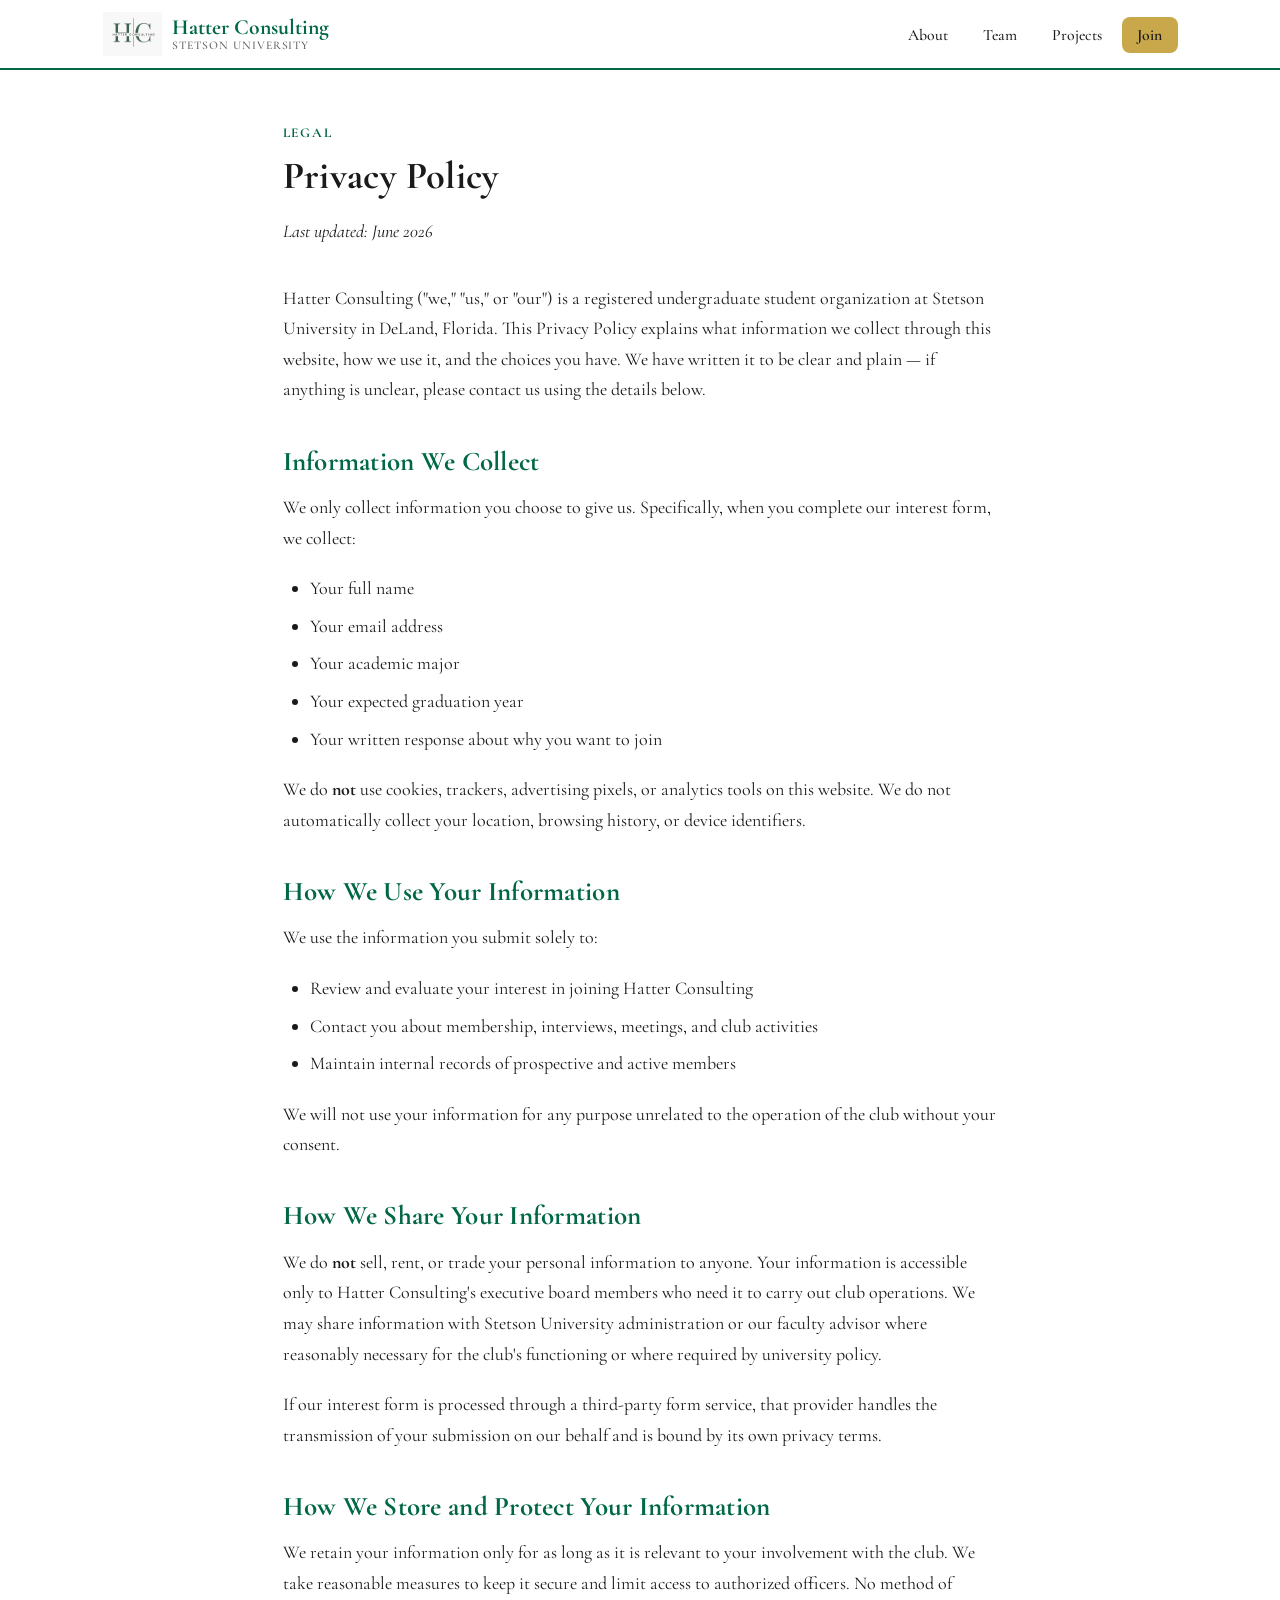
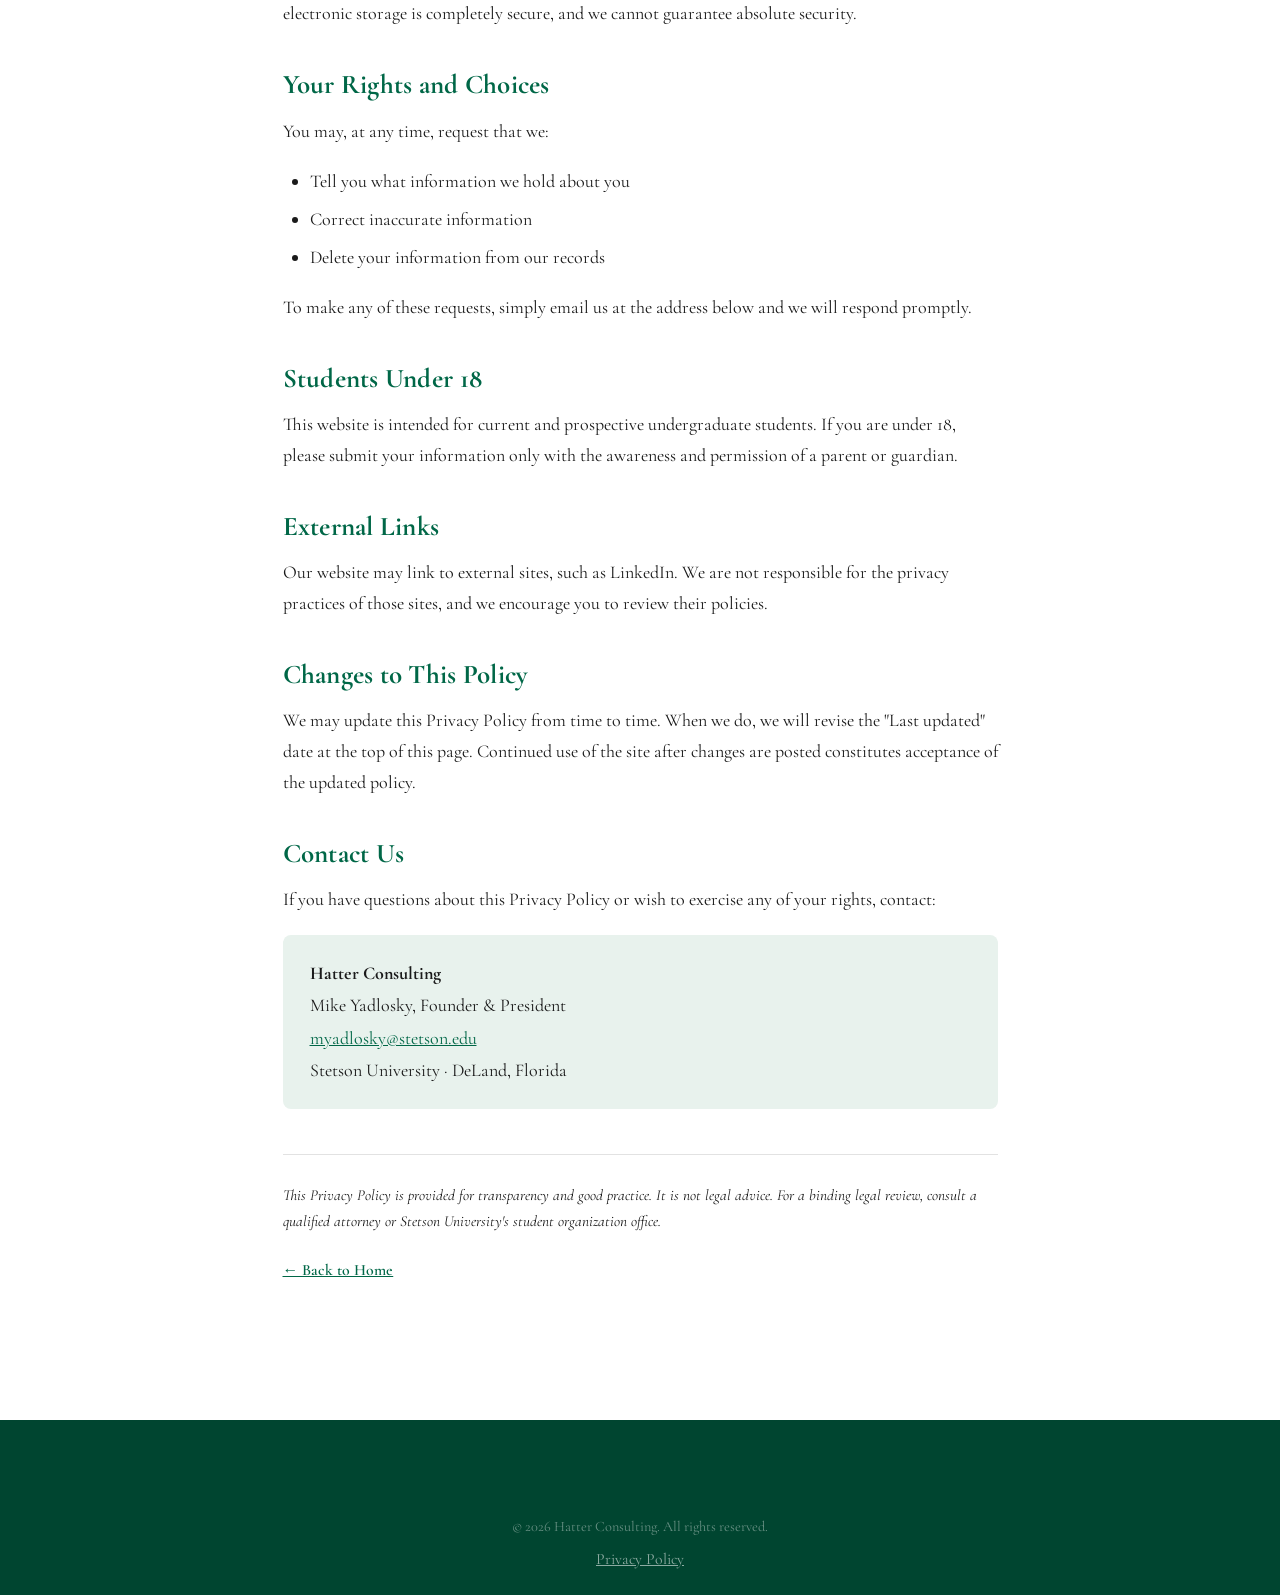
==== privacy.html @ a4c6bfe9 "Add privacy policy, form consent, and self-host fonts - New privacy.html: plain-language policy cove" ====
<!DOCTYPE html>
<html lang="en">
<head>
  <meta charset="UTF-8" />
  <meta name="viewport" content="width=device-width, initial-scale=1.0" />
  <title>Privacy Policy | Hatter Consulting</title>
  <meta name="description" content="Privacy Policy for Hatter Consulting, Stetson University's first undergraduate consulting club." />
  <link rel="stylesheet" href="styles.css" />
</head>
<body>

  <!-- ===== NAVIGATION ===== -->
  <header class="site-header scrolled" id="site-header">
    <nav class="nav-container">
      <a href="index.html" class="nav-brand">
        <img src="HClogo.jpeg" alt="Hatter Consulting" class="nav-logo" />
        <div class="brand-text">
          <span class="brand-name">Hatter Consulting</span>
          <span class="brand-tagline">Stetson University</span>
        </div>
      </a>
      <ul class="nav-links" id="nav-links">
        <li><a href="index.html#about" class="nav-link">About</a></li>
        <li><a href="index.html#team" class="nav-link">Team</a></li>
        <li><a href="index.html#projects" class="nav-link">Projects</a></li>
        <li><a href="index.html#join" class="nav-link nav-link--cta">Join</a></li>
      </ul>
    </nav>
  </header>

  <main>
    <section class="section section--white legal-page">
      <div class="container container--narrow">
        <div class="section-label">Legal</div>
        <h1 class="section-heading">Privacy Policy</h1>
        <p class="legal-updated">Last updated: June 2026</p>

        <p>Hatter Consulting ("we," "us," or "our") is a registered undergraduate student organization at Stetson University in DeLand, Florida. This Privacy Policy explains what information we collect through this website, how we use it, and the choices you have. We have written it to be clear and plain — if anything is unclear, please contact us using the details below.</p>

        <h2 class="legal-heading">Information We Collect</h2>
        <p>We only collect information you choose to give us. Specifically, when you complete our interest form, we collect:</p>
        <ul class="legal-list">
          <li>Your full name</li>
          <li>Your email address</li>
          <li>Your academic major</li>
          <li>Your expected graduation year</li>
          <li>Your written response about why you want to join</li>
        </ul>
        <p>We do <strong>not</strong> use cookies, trackers, advertising pixels, or analytics tools on this website. We do not automatically collect your location, browsing history, or device identifiers.</p>

        <h2 class="legal-heading">How We Use Your Information</h2>
        <p>We use the information you submit solely to:</p>
        <ul class="legal-list">
          <li>Review and evaluate your interest in joining Hatter Consulting</li>
          <li>Contact you about membership, interviews, meetings, and club activities</li>
          <li>Maintain internal records of prospective and active members</li>
        </ul>
        <p>We will not use your information for any purpose unrelated to the operation of the club without your consent.</p>

        <h2 class="legal-heading">How We Share Your Information</h2>
        <p>We do <strong>not</strong> sell, rent, or trade your personal information to anyone. Your information is accessible only to Hatter Consulting's executive board members who need it to carry out club operations. We may share information with Stetson University administration or our faculty advisor where reasonably necessary for the club's functioning or where required by university policy.</p>
        <p>If our interest form is processed through a third-party form service, that provider handles the transmission of your submission on our behalf and is bound by its own privacy terms.</p>

        <h2 class="legal-heading">How We Store and Protect Your Information</h2>
        <p>We retain your information only for as long as it is relevant to your involvement with the club. We take reasonable measures to keep it secure and limit access to authorized officers. No method of electronic storage is completely secure, and we cannot guarantee absolute security.</p>

        <h2 class="legal-heading">Your Rights and Choices</h2>
        <p>You may, at any time, request that we:</p>
        <ul class="legal-list">
          <li>Tell you what information we hold about you</li>
          <li>Correct inaccurate information</li>
          <li>Delete your information from our records</li>
        </ul>
        <p>To make any of these requests, simply email us at the address below and we will respond promptly.</p>

        <h2 class="legal-heading">Students Under 18</h2>
        <p>This website is intended for current and prospective undergraduate students. If you are under 18, please submit your information only with the awareness and permission of a parent or guardian.</p>

        <h2 class="legal-heading">External Links</h2>
        <p>Our website may link to external sites, such as LinkedIn. We are not responsible for the privacy practices of those sites, and we encourage you to review their policies.</p>

        <h2 class="legal-heading">Changes to This Policy</h2>
        <p>We may update this Privacy Policy from time to time. When we do, we will revise the "Last updated" date at the top of this page. Continued use of the site after changes are posted constitutes acceptance of the updated policy.</p>

        <h2 class="legal-heading">Contact Us</h2>
        <p>If you have questions about this Privacy Policy or wish to exercise any of your rights, contact:</p>
        <p class="legal-contact">
          <strong>Hatter Consulting</strong><br />
          Mike Yadlosky, Founder &amp; President<br />
          <a href="mailto:myadlosky@stetson.edu">myadlosky@stetson.edu</a><br />
          Stetson University · DeLand, Florida
        </p>

        <p class="legal-disclaimer">This Privacy Policy is provided for transparency and good practice. It is not legal advice. For a binding legal review, consult a qualified attorney or Stetson University's student organization office.</p>

        <p><a href="index.html" class="project-link">&larr; Back to Home</a></p>
      </div>
    </section>
  </main>

  <!-- ===== FOOTER ===== -->
  <footer class="site-footer">
    <div class="container">
      <div class="footer-bottom footer-bottom--single">
        <p>&copy; 2026 Hatter Consulting. All rights reserved.</p>
        <p class="footer-legal"><a href="privacy.html" class="footer-link">Privacy Policy</a></p>
      </div>
    </div>
  </footer>

</body>
</html>
---- styles.css ----
/* =============================================
   SELF-HOSTED FONTS — Cormorant Garamond (Latin)
   Served locally so no visitor data is sent to Google.
   ============================================= */
/* latin 400 italic */
@font-face {
  font-family: 'Cormorant Garamond';
  font-style: italic;
  font-weight: 400;
  font-display: swap;
  src: url('fonts/cormorant-400-italic.woff2') format('woff2');
  unicode-range: U+0000-00FF, U+0131, U+0152-0153, U+02BB-02BC, U+02C6, U+02DA, U+02DC, U+0304, U+0308, U+0329, U+2000-206F, U+20AC, U+2122, U+2191, U+2193, U+2212, U+2215, U+FEFF, U+FFFD;
}

/* latin 400 */
@font-face {
  font-family: 'Cormorant Garamond';
  font-style: normal;
  font-weight: 400;
  font-display: swap;
  src: url('fonts/cormorant-400.woff2') format('woff2');
  unicode-range: U+0000-00FF, U+0131, U+0152-0153, U+02BB-02BC, U+02C6, U+02DA, U+02DC, U+0304, U+0308, U+0329, U+2000-206F, U+20AC, U+2122, U+2191, U+2193, U+2212, U+2215, U+FEFF, U+FFFD;
}

/* latin 500 */
@font-face {
  font-family: 'Cormorant Garamond';
  font-style: normal;
  font-weight: 500;
  font-display: swap;
  src: url('fonts/cormorant-500.woff2') format('woff2');
  unicode-range: U+0000-00FF, U+0131, U+0152-0153, U+02BB-02BC, U+02C6, U+02DA, U+02DC, U+0304, U+0308, U+0329, U+2000-206F, U+20AC, U+2122, U+2191, U+2193, U+2212, U+2215, U+FEFF, U+FFFD;
}

/* latin 600 */
@font-face {
  font-family: 'Cormorant Garamond';
  font-style: normal;
  font-weight: 600;
  font-display: swap;
  src: url('fonts/cormorant-600.woff2') format('woff2');
  unicode-range: U+0000-00FF, U+0131, U+0152-0153, U+02BB-02BC, U+02C6, U+02DA, U+02DC, U+0304, U+0308, U+0329, U+2000-206F, U+20AC, U+2122, U+2191, U+2193, U+2212, U+2215, U+FEFF, U+FFFD;
}

/* latin 700 */
@font-face {
  font-family: 'Cormorant Garamond';
  font-style: normal;
  font-weight: 700;
  font-display: swap;
  src: url('fonts/cormorant-700.woff2') format('woff2');
  unicode-range: U+0000-00FF, U+0131, U+0152-0153, U+02BB-02BC, U+02C6, U+02DA, U+02DC, U+0304, U+0308, U+0329, U+2000-206F, U+20AC, U+2122, U+2191, U+2193, U+2212, U+2215, U+FEFF, U+FFFD;
}

/* =============================================
   HATTER CONSULTING — styles.css
   Color palette:
     Green:      #006747
     Light tint: #e8f2ed
     Gold:       #c9a84c
     Off-white:  #fafafa
     Dark green: #004530 (footer)
   ============================================= */

/* ---- Reset & Base ---- */
*, *::before, *::after {
  box-sizing: border-box;
  margin: 0;
  padding: 0;
}

html {
  scroll-behavior: smooth;
  font-size: 18px;
}

body {
  font-family: 'Cormorant Garamond', Georgia, serif;
  color: #1a1a1a;
  background-color: #ffffff;
  line-height: 1.7;
  -webkit-font-smoothing: antialiased;
}

h1, h2, h3, h4 {
  font-family: 'Cormorant Garamond', Georgia, serif;
  line-height: 1.15;
  letter-spacing: 0.01em;
}

img {
  max-width: 100%;
  display: block;
}

a {
  color: inherit;
  text-decoration: none;
}

ul {
  list-style: none;
}

/* ---- CSS Custom Properties ---- */
:root {
  --green:       #006747;
  --green-dark:  #004530;
  --green-light: #e8f2ed;
  --green-mid:   #007a54;
  --gold:        #c9a84c;
  --gold-dark:   #b8932e;
  --off-white:   #fafafa;
  --text:        #1a1a1a;
  --text-muted:  #5a5a5a;
  --border:      #e2e2e2;
  --shadow-sm:   0 1px 4px rgba(0,0,0,0.08);
  --shadow-md:   0 4px 16px rgba(0,0,0,0.10);
  --shadow-lg:   0 8px 32px rgba(0,0,0,0.13);
  --radius:      8px;
  --nav-height:  68px;
  --transition:  0.22s ease;
}

/* ---- Container ---- */
.container {
  width: 100%;
  max-width: 1120px;
  margin: 0 auto;
  padding: 0 1.25rem;
}

/* ---- Utility ---- */
.section {
  padding: 5rem 0;
}

.section--white {
  background-color: #ffffff;
}

.section--tint {
  background-color: var(--green-light);
}

.section-label {
  font-family: 'Cormorant Garamond', Georgia, serif;
  font-size: 0.75rem;
  font-weight: 700;
  letter-spacing: 0.14em;
  text-transform: uppercase;
  color: var(--green);
  margin-bottom: 0.5rem;
}

.section-heading {
  font-size: clamp(1.75rem, 3vw, 2.5rem);
  color: var(--text);
  margin-bottom: 1rem;
}

.section-sub {
  font-size: 1.05rem;
  color: var(--text-muted);
  max-width: 560px;
  margin-bottom: 3rem;
}

/* ---- Buttons ---- */
.btn {
  display: inline-block;
  padding: 0.75rem 1.75rem;
  border-radius: var(--radius);
  font-family: 'Cormorant Garamond', Georgia, serif;
  font-size: 0.95rem;
  font-weight: 600;
  cursor: pointer;
  transition: background var(--transition), color var(--transition),
              border-color var(--transition), transform var(--transition),
              box-shadow var(--transition);
  border: 2px solid transparent;
  text-align: center;
}

.btn--outline {
  background: transparent;
  border-color: var(--green);
  color: var(--green);
}
.btn--outline:hover {
  background: var(--green-light);
  transform: translateY(-2px);
}

.btn--gold {
  background: var(--gold);
  border-color: var(--gold);
  color: #1a1a1a;
}
.btn--gold:hover {
  background: var(--gold-dark);
  border-color: var(--gold-dark);
  transform: translateY(-2px);
  box-shadow: 0 6px 20px rgba(201,168,76,0.35);
}

.btn--green {
  background: var(--green);
  border-color: var(--green);
  color: #ffffff;
}
.btn--green:hover {
  background: var(--green-dark);
  border-color: var(--green-dark);
  transform: translateY(-2px);
  box-shadow: 0 6px 20px rgba(0,103,71,0.30);
}

.btn--full {
  width: 100%;
}

/* =============================================
   NAVIGATION
   ============================================= */
.site-header {
  position: fixed;
  top: 0;
  left: 0;
  right: 0;
  z-index: 1000;
  height: var(--nav-height);
  background: #f7f7f7;
  transition: background var(--transition), box-shadow var(--transition);
}

.site-header.scrolled {
  background: #ffffff;
  box-shadow: 0 2px 0 var(--green), var(--shadow-sm);
}

.nav-container {
  display: flex;
  align-items: center;
  justify-content: space-between;
  height: 100%;
  max-width: 1120px;
  margin: 0 auto;
  padding: 0 1.25rem;
}

.nav-brand {
  display: flex;
  flex-direction: row;
  align-items: center;
  gap: 0.6rem;
  text-decoration: none;
}

.nav-logo {
  height: 44px;
  width: auto;
  flex-shrink: 0;
}

.brand-text {
  display: flex;
  flex-direction: column;
  line-height: 1.1;
}

.brand-name {
  font-family: 'Cormorant Garamond', Georgia, serif;
  font-size: 1.2rem;
  font-weight: 700;
  color: var(--green);
}

.brand-tagline {
  font-family: 'Cormorant Garamond', Georgia, serif;
  font-size: 0.65rem;
  font-weight: 500;
  letter-spacing: 0.08em;
  text-transform: uppercase;
  color: var(--text-muted);
}

.nav-links {
  display: flex;
  align-items: center;
  gap: 0.25rem;
}

.nav-link {
  font-family: 'Cormorant Garamond', Georgia, serif;
  font-size: 0.875rem;
  font-weight: 500;
  color: var(--text);
  padding: 0.45rem 0.85rem;
  border-radius: var(--radius);
  transition: color var(--transition), background var(--transition);
  text-decoration: none;
}

.nav-link:hover {
  color: var(--green);
  background: var(--green-light);
}

.nav-link--cta {
  background: var(--gold);
  color: #1a1a1a !important;
  font-weight: 600;
}

.nav-link--cta:hover {
  background: var(--gold-dark) !important;
  color: #1a1a1a !important;
}

/* Hamburger */
.hamburger {
  display: none;
  flex-direction: column;
  justify-content: center;
  gap: 5px;
  background: none;
  border: none;
  cursor: pointer;
  padding: 0.4rem;
  border-radius: 4px;
  transition: background var(--transition);
}

.hamburger:hover {
  background: var(--green-light);
}

.bar {
  display: block;
  width: 22px;
  height: 2px;
  background: var(--text);
  border-radius: 2px;
  transition: transform var(--transition), opacity var(--transition);
}

.hamburger.open .bar:nth-child(1) {
  transform: translateY(7px) rotate(45deg);
}
.hamburger.open .bar:nth-child(2) {
  opacity: 0;
}
.hamburger.open .bar:nth-child(3) {
  transform: translateY(-7px) rotate(-45deg);
}

/* =============================================
   HERO
   ============================================= */
.hero {
  min-height: 100vh;
  display: flex;
  align-items: center;
  justify-content: center;
  position: relative;
  background: #f7f7f7;
  overflow: hidden;
  padding: calc(var(--nav-height) + 2rem) 1.25rem 4rem;
  text-align: center;
  border-bottom: 1px solid var(--border);
}

/* Subtle decorative circles */
.hero::before {
  content: '';
  position: absolute;
  top: -10%;
  right: -5%;
  width: 480px;
  height: 480px;
  background: rgba(0,103,71,0.04);
  border-radius: 50%;
  pointer-events: none;
}

.hero::after {
  content: '';
  position: absolute;
  bottom: -8%;
  left: -6%;
  width: 360px;
  height: 360px;
  background: rgba(0,103,71,0.04);
  border-radius: 50%;
  pointer-events: none;
}

.hero-content {
  position: relative;
  z-index: 1;
  max-width: 760px;
  margin: 0 auto;
}

.hero-eyebrow {
  font-family: 'Cormorant Garamond', Georgia, serif;
  font-size: 0.8rem;
  font-weight: 700;
  letter-spacing: 0.15em;
  text-transform: uppercase;
  color: var(--green);
  margin-bottom: 1.25rem;
}

.hero-headline {
  font-size: clamp(2.5rem, 6vw, 4.25rem);
  font-weight: 700;
  color: var(--text);
  margin-bottom: 1.25rem;
  line-height: 1.1;
}

.hero-sub {
  font-size: clamp(1rem, 2vw, 1.2rem);
  color: var(--text-muted);
  max-width: 560px;
  margin: 0 auto 2.5rem;
  line-height: 1.7;
}

.hero-actions {
  display: flex;
  gap: 1rem;
  justify-content: center;
  flex-wrap: wrap;
}

/* Scroll hint */
.hero-scroll-hint {
  position: absolute;
  bottom: 2rem;
  left: 50%;
  transform: translateX(-50%);
  z-index: 1;
}

.scroll-arrow {
  display: block;
  width: 24px;
  height: 24px;
  border-right: 2px solid rgba(0,103,71,0.5);
  border-bottom: 2px solid rgba(255,255,255,0.6);
  transform: rotate(45deg);
  animation: bounce 1.6s infinite;
  margin: 0 auto;
}

@keyframes bounce {
  0%, 100% { transform: rotate(45deg) translateY(0); opacity: 1; }
  50%       { transform: rotate(45deg) translateY(6px); opacity: 0.5; }
}

/* =============================================
   ABOUT / MISSION
   ============================================= */
.about-grid {
  display: grid;
  grid-template-columns: 1fr 1fr;
  gap: 3.5rem;
  align-items: start;
  margin-bottom: 4rem;
}

.about-text p {
  color: var(--text-muted);
  margin-bottom: 1rem;
  line-height: 1.75;
}

.about-lead {
  font-size: 1.15rem !important;
  color: var(--text) !important;
  font-weight: 500;
}

/* Feature cards */
.feature-cards {
  display: flex;
  flex-direction: column;
  gap: 1.25rem;
}

.feature-card {
  background: var(--off-white);
  border-radius: var(--radius);
  padding: 1.25rem 1.35rem;
  display: flex;
  gap: 1rem;
  align-items: flex-start;
  box-shadow: var(--shadow-sm);
  transition: transform var(--transition), box-shadow var(--transition);
  border: 1px solid var(--border);
}

.feature-card:hover {
  transform: translateY(-3px);
  box-shadow: var(--shadow-md);
}

.feature-icon {
  flex-shrink: 0;
  width: 40px;
  height: 40px;
  background: var(--green-light);
  border-radius: 8px;
  display: flex;
  align-items: center;
  justify-content: center;
  color: var(--green);
}

.feature-icon svg {
  width: 20px;
  height: 20px;
}

.feature-title {
  font-family: 'Cormorant Garamond', Georgia, serif;
  font-size: 0.925rem;
  font-weight: 700;
  color: var(--text);
  margin-bottom: 0.25rem;
}

.feature-desc {
  font-size: 0.875rem;
  color: var(--text-muted);
  line-height: 1.55;
}

/* Stats */
.stats-row {
  display: grid;
  grid-template-columns: repeat(3, 1fr);
  gap: 1.5rem;
}

.stat-card {
  background: var(--off-white);
  border-radius: var(--radius);
  padding: 2rem 1.5rem;
  text-align: center;
  border: 1px solid var(--border);
  box-shadow: var(--shadow-sm);
  transition: transform var(--transition), box-shadow var(--transition);
}

.stat-card:hover {
  transform: translateY(-3px);
  box-shadow: var(--shadow-md);
}

.stat-number {
  display: block;
  font-family: 'Cormorant Garamond', Georgia, serif;
  font-size: 2.25rem;
  font-weight: 700;
  color: var(--green);
  line-height: 1;
  margin-bottom: 0.5rem;
}

.stat-label {
  display: block;
  font-family: 'Cormorant Garamond', Georgia, serif;
  font-size: 0.85rem;
  font-weight: 500;
  color: var(--text-muted);
  letter-spacing: 0.03em;
}

/* =============================================
   TEAM / LEADERSHIP
   ============================================= */
.team-grid {
  display: grid;
  grid-template-columns: repeat(3, 1fr);
  gap: 1.5rem;
}

.team-card {
  background: var(--off-white);
  border-radius: var(--radius);
  padding: 2rem 1.5rem;
  text-align: center;
  border: 1px solid var(--border);
  box-shadow: var(--shadow-sm);
  transition: transform var(--transition), box-shadow var(--transition);
}

.team-card:hover {
  transform: translateY(-4px);
  box-shadow: var(--shadow-md);
}

.avatar {
  width: 72px;
  height: 72px;
  border-radius: 50%;
  display: flex;
  align-items: center;
  justify-content: center;
  font-family: 'Cormorant Garamond', Georgia, serif;
  font-size: 1.1rem;
  font-weight: 700;
  letter-spacing: 0.03em;
  margin: 0 auto 1rem;
}

.avatar--green {
  background: var(--green);
  color: #ffffff;
}

.avatar--recruiting {
  background: var(--border);
  color: var(--text-muted);
  border: 2px dashed var(--text-muted);
}

.team-card--recruiting {
  border: 2px dashed var(--border);
  opacity: 0.75;
}

/* Faculty Advisor Card */
.faculty-advisor-card {
  margin-top: 2rem;
  padding: 1.75rem 2rem;
  background: #ffffff;
  border: 2px dashed var(--border);
  border-radius: var(--radius);
  display: flex;
  align-items: flex-start;
  gap: 2.5rem;
  opacity: 0.85;
}

.faculty-left {
  display: flex;
  align-items: center;
  gap: 1rem;
  flex-shrink: 0;
}

.faculty-avatar {
  width: 56px;
  height: 56px;
  font-size: 0.85rem;
}

.recruiting-badge {
  display: inline-block;
  margin-top: 0.4rem;
  padding: 0.2rem 0.65rem;
  background: #fff8e8;
  color: #a07000;
  border: 1px solid #e8d080;
  border-radius: 999px;
  font-size: 0.72rem;
  font-weight: 600;
  letter-spacing: 0.06em;
  text-transform: uppercase;
}

.faculty-desc {
  font-size: 0.95rem;
  color: var(--text-muted);
  line-height: 1.65;
}

.faculty-desc a {
  color: var(--green);
  text-decoration: underline;
}

@media (max-width: 640px) {
  .faculty-advisor-card {
    flex-direction: column;
    gap: 1.25rem;
  }
}

.team-card--founder {
  border-top: 3px solid var(--gold);
}

.team-name {
  font-family: 'Cormorant Garamond', Georgia, serif;
  font-size: 1.1rem;
  font-weight: 600;
  color: var(--text);
  margin-bottom: 0.25rem;
}

.team-title {
  font-family: 'Cormorant Garamond', Georgia, serif;
  font-size: 0.8rem;
  font-weight: 600;
  text-transform: uppercase;
  letter-spacing: 0.08em;
  color: var(--green);
  margin-bottom: 1rem;
}

.linkedin-link {
  display: inline-flex;
  align-items: center;
  gap: 0.4rem;
  font-family: 'Cormorant Garamond', Georgia, serif;
  font-size: 0.8rem;
  font-weight: 500;
  color: var(--text-muted);
  text-decoration: none;
  transition: color var(--transition);
}

.linkedin-link svg {
  width: 15px;
  height: 15px;
}

.linkedin-link:hover {
  color: var(--green);
}

/* =============================================
   PROJECTS
   ============================================= */
.projects-grid {
  display: grid;
  grid-template-columns: repeat(3, 1fr);
}

.pillars-grid {
  grid-template-columns: repeat(2, 1fr);
  gap: 1.5rem;
}

.project-card {
  background: var(--off-white);
  border-radius: var(--radius);
  overflow: hidden;
  border: 1px solid var(--border);
  box-shadow: var(--shadow-sm);
  display: flex;
  flex-direction: column;
  transition: transform var(--transition), box-shadow var(--transition);
}

.project-card:hover {
  transform: translateY(-4px);
  box-shadow: var(--shadow-md);
}

.project-accent {
  height: 4px;
  background: var(--green);
}

.project-card > *:not(.project-accent) {
  padding-left: 1.5rem;
  padding-right: 1.5rem;
}

.project-badge {
  display: inline-block;
  margin-top: 1.35rem;
  padding: 0.3rem 0.8rem;
  border-radius: 99px;
  font-family: 'Cormorant Garamond', Georgia, serif;
  font-size: 0.7rem;
  font-weight: 700;
  letter-spacing: 0.08em;
  text-transform: uppercase;
  margin-bottom: 0.75rem;
}

.project-badge--strategy {
  background: #e8f0fa;
  color: #1a5cb8;
}

.project-badge--operations {
  background: #fff0e0;
  color: #b85c00;
}

.project-badge--marketing {
  background: #f3e8fa;
  color: #7b1ab8;
}

.project-badge--competition {
  background: #fdf5e0;
  color: #a07000;
}

.project-title {
  font-family: 'Cormorant Garamond', Georgia, serif;
  font-size: 1.1rem;
  font-weight: 600;
  color: var(--text);
  margin-bottom: 0.75rem;
  line-height: 1.35;
}

.project-desc {
  font-size: 0.875rem;
  color: var(--text-muted);
  line-height: 1.65;
  flex: 1;
  margin-bottom: 1.25rem;
}

.project-link {
  display: inline-block;
  font-family: 'Cormorant Garamond', Georgia, serif;
  font-size: 0.875rem;
  font-weight: 600;
  color: var(--green);
  text-decoration: none;
  margin-bottom: 1.5rem;
  transition: gap var(--transition), color var(--transition);
}

.project-link:hover {
  color: var(--green-dark);
  text-decoration: underline;
}

/* =============================================
   JOIN / APPLY
   ============================================= */
.join-grid {
  display: grid;
  grid-template-columns: 1fr 1fr;
  gap: 3.5rem;
  align-items: start;
}

.join-sub-heading {
  font-family: 'Cormorant Garamond', Georgia, serif;
  font-size: 1.4rem;
  font-weight: 600;
  color: var(--text);
  margin-bottom: 1.75rem;
}

.reasons-list {
  display: flex;
  flex-direction: column;
  gap: 1.5rem;
}

.reason-item {
  display: flex;
  gap: 1rem;
  align-items: flex-start;
}

.reason-icon {
  flex-shrink: 0;
  width: 32px;
  height: 32px;
  background: var(--green);
  border-radius: 50%;
  display: flex;
  align-items: center;
  justify-content: center;
  color: #ffffff;
  margin-top: 2px;
}

.reason-icon svg {
  width: 16px;
  height: 16px;
}

.reason-item strong {
  display: block;
  font-family: 'Cormorant Garamond', Georgia, serif;
  font-size: 0.95rem;
  font-weight: 700;
  color: var(--text);
  margin-bottom: 0.3rem;
}

.reason-item p {
  font-size: 0.875rem;
  color: var(--text-muted);
  line-height: 1.6;
}

/* Form */
.join-form-wrapper {
  background: #ffffff;
  border-radius: var(--radius);
  padding: 2.25rem;
  border: 1px solid var(--border);
  box-shadow: var(--shadow-md);
}

.join-form {
  display: grid;
  grid-template-columns: 1fr 1fr;
  gap: 1.1rem;
}

.form-group {
  display: flex;
  flex-direction: column;
  gap: 0.4rem;
}

.form-group--full {
  grid-column: 1 / -1;
}

.form-label {
  font-family: 'Cormorant Garamond', Georgia, serif;
  font-size: 0.825rem;
  font-weight: 600;
  color: var(--text);
}

.required {
  color: #c0392b;
}

.form-input,
.form-select,
.form-textarea {
  font-family: 'Cormorant Garamond', Georgia, serif;
  font-size: 0.9rem;
  color: var(--text);
  background: var(--off-white);
  border: 1.5px solid var(--border);
  border-radius: var(--radius);
  padding: 0.65rem 0.9rem;
  transition: border-color var(--transition), box-shadow var(--transition);
  outline: none;
  width: 100%;
}

.form-input:focus,
.form-select:focus,
.form-textarea:focus {
  border-color: var(--green);
  box-shadow: 0 0 0 3px rgba(0,103,71,0.12);
  background: #ffffff;
}

.form-input:invalid:not(:placeholder-shown),
.form-select:invalid:not(:placeholder-shown),
.form-textarea:invalid:not(:placeholder-shown) {
  border-color: #c0392b;
}

.form-textarea {
  resize: vertical;
  min-height: 110px;
}

.form-select {
  cursor: pointer;
  appearance: none;
  background-image: url("data:image/svg+xml,%3Csvg xmlns='http://www.w3.org/2000/svg' width='12' height='8' viewBox='0 0 12 8'%3E%3Cpath fill='%235a5a5a' d='M6 8L0 0h12z'/%3E%3C/svg%3E");
  background-repeat: no-repeat;
  background-position: right 0.9rem center;
  padding-right: 2.5rem;
}

/* =============================================
   FOOTER
   ============================================= */
.site-footer {
  background: var(--green-dark);
  color: rgba(255,255,255,0.85);
  padding-top: 4rem;
}

.footer-grid {
  display: grid;
  grid-template-columns: 2fr 1fr 1fr;
  gap: 3rem;
  padding-bottom: 3rem;
  border-bottom: 1px solid rgba(255,255,255,0.12);
}

.footer-wordmark {
  display: block;
  font-family: 'Cormorant Garamond', Georgia, serif;
  font-size: 1.3rem;
  font-weight: 700;
  color: #ffffff;
  margin-bottom: 0.5rem;
}

.footer-sub {
  font-size: 0.8rem;
  font-weight: 600;
  text-transform: uppercase;
  letter-spacing: 0.07em;
  color: var(--gold);
  margin-bottom: 0.75rem;
}

.footer-tagline {
  font-size: 0.875rem;
  color: rgba(255,255,255,0.6);
  line-height: 1.6;
  max-width: 260px;
}

.footer-nav-heading {
  font-family: 'Cormorant Garamond', Georgia, serif;
  font-size: 0.75rem;
  font-weight: 700;
  letter-spacing: 0.1em;
  text-transform: uppercase;
  color: var(--gold);
  margin-bottom: 1rem;
}

.footer-nav-list {
  display: flex;
  flex-direction: column;
  gap: 0.6rem;
}

.footer-link {
  font-size: 0.875rem;
  color: rgba(255,255,255,0.7);
  text-decoration: none;
  transition: color var(--transition);
}

.footer-link:hover {
  color: #ffffff;
}

.social-links {
  display: flex;
  flex-direction: column;
  gap: 0.75rem;
}

.social-link {
  display: inline-flex;
  align-items: center;
  gap: 0.6rem;
  font-size: 0.875rem;
  color: rgba(255,255,255,0.7);
  text-decoration: none;
  transition: color var(--transition);
}

.social-link:hover {
  color: #ffffff;
}

.social-link svg {
  width: 18px;
  height: 18px;
  flex-shrink: 0;
}

.footer-bottom {
  padding: 1.25rem 0;
  text-align: center;
  font-size: 0.8rem;
  color: rgba(255,255,255,0.4);
}

.footer-legal {
  margin-top: 0.35rem;
}

.footer-legal a {
  color: rgba(255,255,255,0.55);
  text-decoration: underline;
}

.footer-legal a:hover {
  color: rgba(255,255,255,0.85);
}

.footer-bottom--single {
  border-top: none;
}

/* ---- Form consent line ---- */
.form-consent {
  margin-top: 0.9rem;
  font-size: 0.78rem;
  line-height: 1.5;
  color: var(--text-muted);
}

.form-consent a {
  color: var(--green);
  text-decoration: underline;
}

/* =============================================
   LEGAL PAGE (privacy.html)
   ============================================= */
.legal-page {
  padding-top: calc(var(--nav-height) + 3rem);
}

.container--narrow {
  max-width: 760px;
}

.legal-page p {
  margin-bottom: 1.1rem;
  color: var(--text);
}

.legal-updated {
  color: var(--text-muted);
  font-style: italic;
  margin-bottom: 2rem !important;
}

.legal-heading {
  font-size: 1.5rem;
  color: var(--green);
  margin: 2.25rem 0 0.85rem;
}

.legal-list {
  list-style: disc;
  padding-left: 1.5rem;
  margin-bottom: 1.1rem;
}

.legal-list li {
  margin-bottom: 0.4rem;
}

.legal-page a {
  color: var(--green);
  text-decoration: underline;
}

.legal-contact {
  padding: 1.25rem 1.5rem;
  background: var(--green-light);
  border-radius: var(--radius);
  line-height: 1.8;
}

.legal-disclaimer {
  margin-top: 2.5rem !important;
  padding-top: 1.5rem;
  border-top: 1px solid var(--border);
  font-size: 0.85rem;
  color: var(--text-muted);
  font-style: italic;
}

/* =============================================
   RESPONSIVE — 768px breakpoint
   ============================================= */
@media (max-width: 768px) {

  :root {
    --nav-height: 60px;
  }

  /* Nav */
  .hamburger {
    display: flex;
    z-index: 10;
  }

  .nav-links {
    position: fixed;
    top: var(--nav-height);
    left: 0;
    right: 0;
    background: #ffffff;
    flex-direction: column;
    align-items: stretch;
    padding: 1rem 1.25rem 1.5rem;
    gap: 0.25rem;
    box-shadow: var(--shadow-md);
    transform: translateY(-120%);
    opacity: 0;
    transition: transform 0.28s ease, opacity 0.28s ease;
    pointer-events: none;
  }

  .nav-links.open {
    transform: translateY(0);
    opacity: 1;
    pointer-events: auto;
  }

  .nav-link {
    color: var(--text) !important;
    padding: 0.75rem 1rem;
    border-radius: var(--radius);
  }

  .nav-link:hover {
    background: var(--green-light) !important;
    color: var(--green) !important;
  }

  .nav-link--cta {
    text-align: center;
    margin-top: 0.5rem;
  }

  /* About */
  .about-grid {
    grid-template-columns: 1fr;
    gap: 2rem;
  }

  /* Stats */
  .stats-row {
    grid-template-columns: 1fr;
  }

  /* Team */
  .team-grid {
    grid-template-columns: repeat(2, 1fr);
  }

  /* Projects */
  .projects-grid {
    grid-template-columns: 1fr;
  }

  /* Join */
  .join-grid {
    grid-template-columns: 1fr;
    gap: 2.5rem;
  }

  .join-form {
    grid-template-columns: 1fr;
  }

  /* Footer */
  .footer-grid {
    grid-template-columns: 1fr;
    gap: 2rem;
  }
}

/* =============================================
   RESPONSIVE — 1024px breakpoint
   ============================================= */
@media (max-width: 1024px) and (min-width: 769px) {

  .team-grid {
    grid-template-columns: repeat(3, 1fr);
  }

  .about-grid {
    gap: 2rem;
  }

  .projects-grid {
    grid-template-columns: repeat(2, 1fr);
  }

  .stats-row {
    grid-template-columns: repeat(3, 1fr);
  }
}

/* =============================================
   ACCESSIBILITY
   ============================================= */
:focus-visible {
  outline: 3px solid var(--gold);
  outline-offset: 3px;
}

@media (prefers-reduced-motion: reduce) {
  *, *::before, *::after {
    animation-duration: 0.01ms !important;
    transition-duration: 0.01ms !important;
  }
  html {
    scroll-behavior: auto;
  }
}
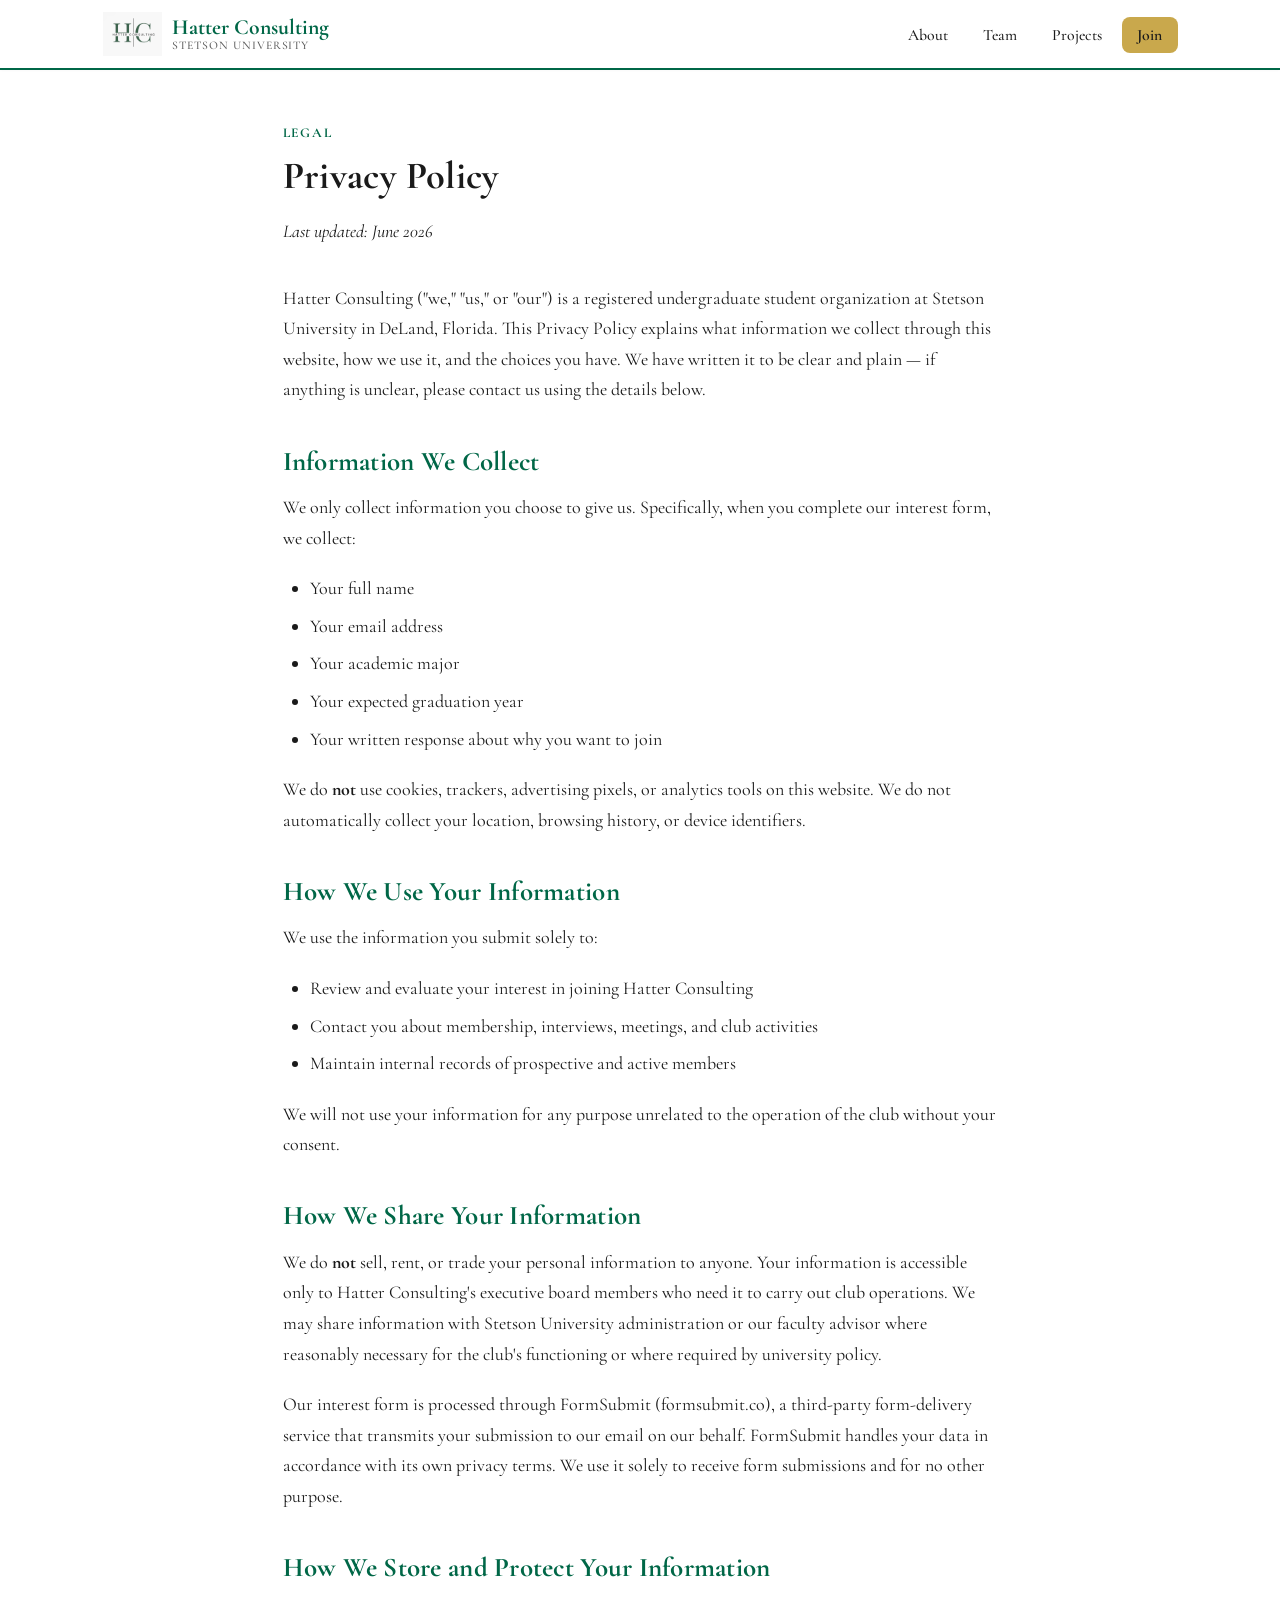
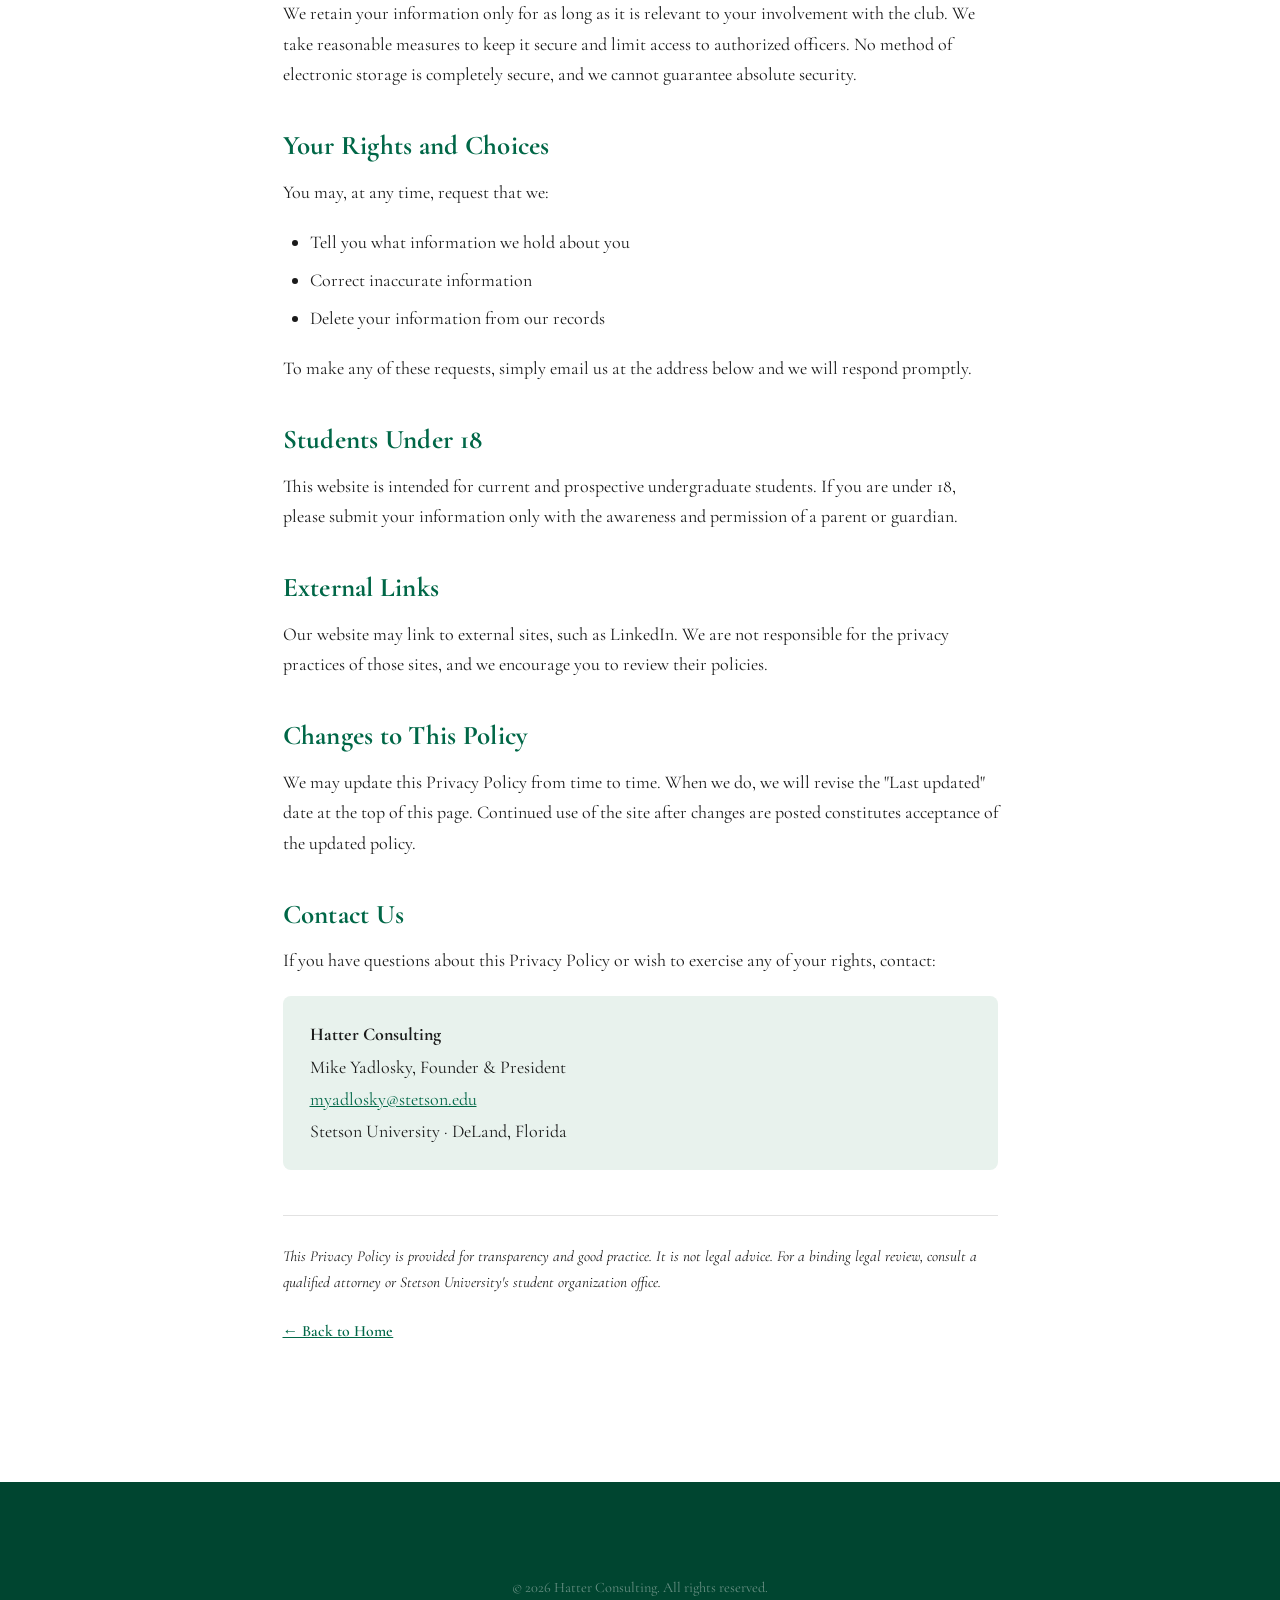
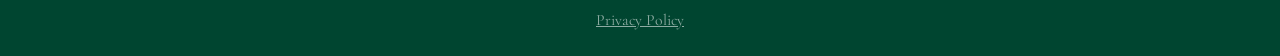
==== commit b1a9730c: "Wire join form to FormSubmit so submissions reach myadlosky@stetson.edu - Form now POSTs to FormSubm" ====
--- a/privacy.html
+++ b/privacy.html
@@ -59,7 +59,7 @@
 
         <h2 class="legal-heading">How We Share Your Information</h2>
         <p>We do <strong>not</strong> sell, rent, or trade your personal information to anyone. Your information is accessible only to Hatter Consulting's executive board members who need it to carry out club operations. We may share information with Stetson University administration or our faculty advisor where reasonably necessary for the club's functioning or where required by university policy.</p>
-        <p>If our interest form is processed through a third-party form service, that provider handles the transmission of your submission on our behalf and is bound by its own privacy terms.</p>
+        <p>Our interest form is processed through FormSubmit (formsubmit.co), a third-party form-delivery service that transmits your submission to our email on our behalf. FormSubmit handles your data in accordance with its own privacy terms. We use it solely to receive form submissions and for no other purpose.</p>
 
         <h2 class="legal-heading">How We Store and Protect Your Information</h2>
         <p>We retain your information only for as long as it is relevant to your involvement with the club. We take reasonable measures to keep it secure and limit access to authorized officers. No method of electronic storage is completely secure, and we cannot guarantee absolute security.</p>
